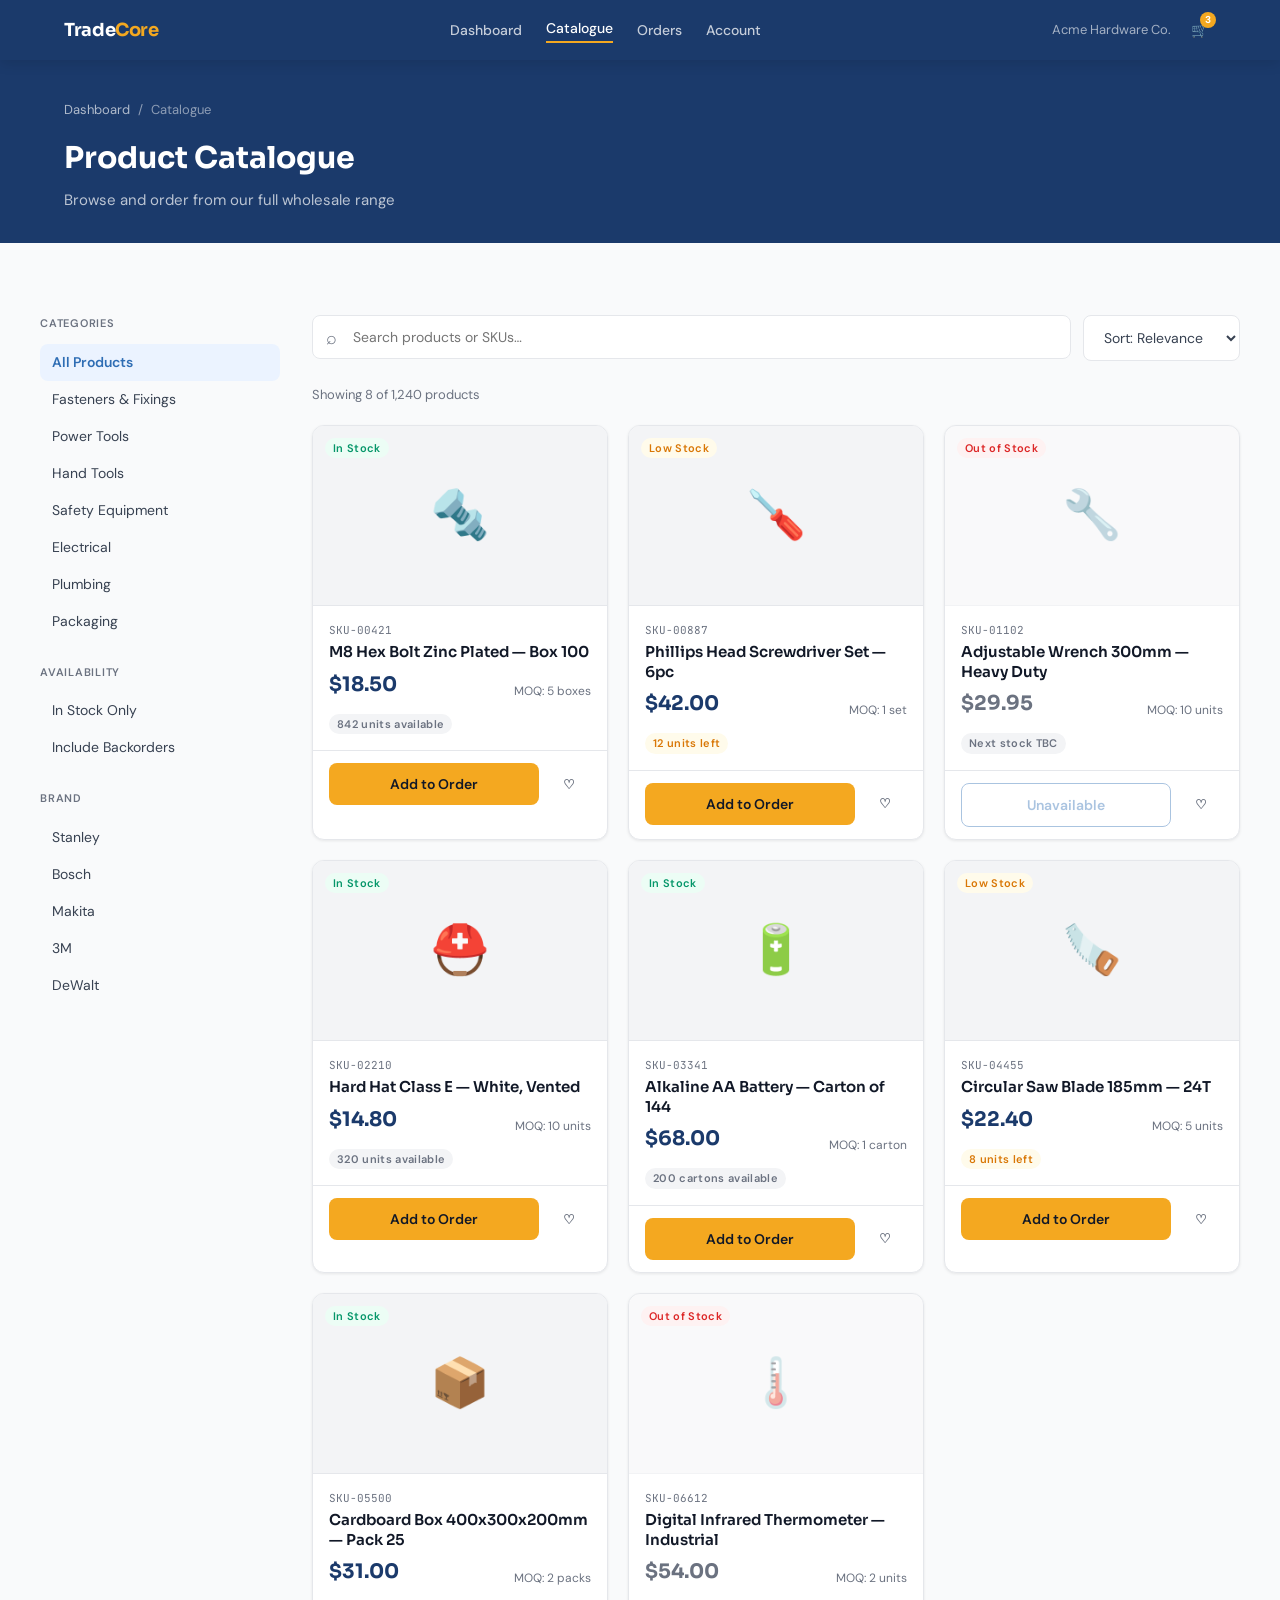
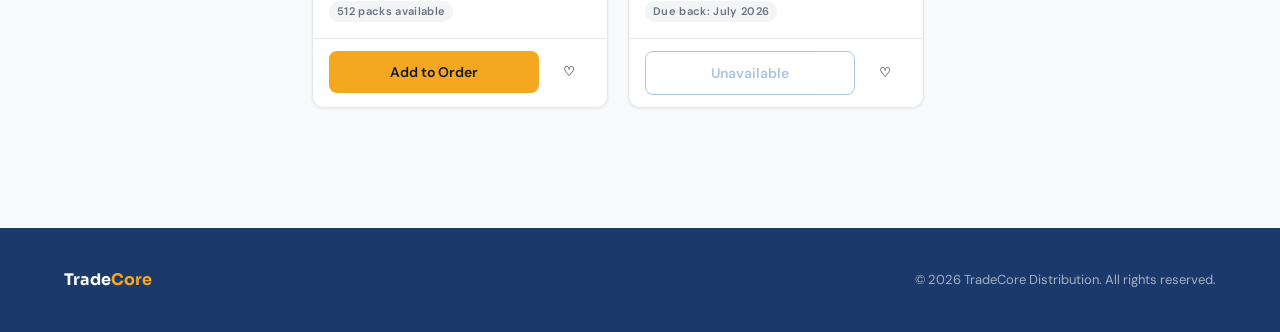
==== pages/catalogue.html @ ecd73759 "Initial commit" ====
<!DOCTYPE html>
<html lang="en">
<head>
  <meta charset="UTF-8">
  <meta name="viewport" content="width=device-width, initial-scale=1.0">
  <title>Catalogue — TradeCore</title>
  <link rel="stylesheet" href="../css/styles.css">
</head>
<body>

<nav class="nav">
  <div class="nav-inner">
    <div class="nav-logo"><a href="index.html" style="color:inherit">Trade<span>Core</span></a></div>
    <div class="nav-links">
      <a href="index.html">Dashboard</a>
      <a href="catalogue.html" class="active">Catalogue</a>
      <a href="orders.html">Orders</a>
      <a href="account.html">Account</a>
    </div>
    <div class="nav-actions">
      <span style="font-size:13px;color:rgba(255,255,255,0.6)">Acme Hardware Co.</span>
      <div class="nav-cart">🛒<span class="nav-cart-badge">3</span></div>
    </div>
  </div>
</nav>

<div class="page-header">
  <div class="page-header-inner">
    <div class="page-header-breadcrumb">
      <a href="index.html">Dashboard</a> / <span>Catalogue</span>
    </div>
    <h1>Product Catalogue</h1>
    <p>Browse and order from our full wholesale range</p>
  </div>
</div>

<div class="container page-content">
  <div class="layout-sidebar">

    <!-- SIDEBAR -->
    <aside class="sidebar">
      <div class="sidebar-section">
        <div class="sidebar-label">CATEGORIES</div>
        <a class="sidebar-link active">All Products</a>
        <a class="sidebar-link">Fasteners & Fixings</a>
        <a class="sidebar-link">Power Tools</a>
        <a class="sidebar-link">Hand Tools</a>
        <a class="sidebar-link">Safety Equipment</a>
        <a class="sidebar-link">Electrical</a>
        <a class="sidebar-link">Plumbing</a>
        <a class="sidebar-link">Packaging</a>
      </div>
      <div class="sidebar-section">
        <div class="sidebar-label">AVAILABILITY</div>
        <a class="sidebar-link">In Stock Only</a>
        <a class="sidebar-link">Include Backorders</a>
      </div>
      <div class="sidebar-section">
        <div class="sidebar-label">BRAND</div>
        <a class="sidebar-link">Stanley</a>
        <a class="sidebar-link">Bosch</a>
        <a class="sidebar-link">Makita</a>
        <a class="sidebar-link">3M</a>
        <a class="sidebar-link">DeWalt</a>
      </div>
    </aside>

    <!-- MAIN -->
    <main>
      <div class="search-bar">
        <div class="search-input-wrap">
          <input type="text" placeholder="Search products or SKUs…">
        </div>
        <select>
          <option>Sort: Relevance</option>
          <option>Price: Low–High</option>
          <option>Price: High–Low</option>
          <option>Newest</option>
        </select>
      </div>

      <p style="font-size:13px;color:var(--color-text-muted);margin-bottom:20px">Showing 8 of 1,240 products</p>

      <div class="product-grid">

        <!-- Product 1 — In Stock -->
        <div class="card product-card">
          <div class="product-card-image">🔩</div>
          <div class="product-card-labels">
            <span class="label label-success">In Stock</span>
          </div>
          <div class="product-card-body">
            <div class="product-card-sku">SKU-00421</div>
            <div class="product-card-name">M8 Hex Bolt Zinc Plated — Box 100</div>
            <div class="product-card-meta">
              <div class="product-card-price">$18.50</div>
              <div class="product-card-moq">MOQ: 5 boxes</div>
            </div>
            <span class="label label-neutral">842 units available</span>
          </div>
          <div class="product-card-footer">
            <button class="btn btn-primary" style="flex:1">Add to Order</button>
            <button class="btn btn-ghost btn-sm">♡</button>
          </div>
        </div>

        <!-- Product 2 — Low Stock -->
        <div class="card product-card">
          <div class="product-card-image">🪛</div>
          <div class="product-card-labels">
            <span class="label label-warning">Low Stock</span>
          </div>
          <div class="product-card-body">
            <div class="product-card-sku">SKU-00887</div>
            <div class="product-card-name">Phillips Head Screwdriver Set — 6pc</div>
            <div class="product-card-meta">
              <div class="product-card-price">$42.00</div>
              <div class="product-card-moq">MOQ: 1 set</div>
            </div>
            <span class="label label-warning">12 units left</span>
          </div>
          <div class="product-card-footer">
            <button class="btn btn-primary" style="flex:1">Add to Order</button>
            <button class="btn btn-ghost btn-sm">♡</button>
          </div>
        </div>

        <!-- Product 3 — Out of Stock -->
        <div class="card product-card">
          <div class="product-card-image" style="opacity:0.5">🔧</div>
          <div class="product-card-labels">
            <span class="label label-danger">Out of Stock</span>
          </div>
          <div class="product-card-body">
            <div class="product-card-sku">SKU-01102</div>
            <div class="product-card-name">Adjustable Wrench 300mm — Heavy Duty</div>
            <div class="product-card-meta">
              <div class="product-card-price" style="color:var(--color-text-muted)">$29.95</div>
              <div class="product-card-moq">MOQ: 10 units</div>
            </div>
            <span class="label label-neutral">Next stock TBC</span>
          </div>
          <div class="product-card-footer">
            <button class="btn btn-secondary" style="flex:1" disabled>Unavailable</button>
            <button class="btn btn-ghost btn-sm">♡</button>
          </div>
        </div>

        <!-- Product 4 — In Stock -->
        <div class="card product-card">
          <div class="product-card-image">⛑️</div>
          <div class="product-card-labels">
            <span class="label label-success">In Stock</span>
          </div>
          <div class="product-card-body">
            <div class="product-card-sku">SKU-02210</div>
            <div class="product-card-name">Hard Hat Class E — White, Vented</div>
            <div class="product-card-meta">
              <div class="product-card-price">$14.80</div>
              <div class="product-card-moq">MOQ: 10 units</div>
            </div>
            <span class="label label-neutral">320 units available</span>
          </div>
          <div class="product-card-footer">
            <button class="btn btn-primary" style="flex:1">Add to Order</button>
            <button class="btn btn-ghost btn-sm">♡</button>
          </div>
        </div>

        <!-- Product 5 — In Stock -->
        <div class="card product-card">
          <div class="product-card-image">🔋</div>
          <div class="product-card-labels">
            <span class="label label-success">In Stock</span>
          </div>
          <div class="product-card-body">
            <div class="product-card-sku">SKU-03341</div>
            <div class="product-card-name">Alkaline AA Battery — Carton of 144</div>
            <div class="product-card-meta">
              <div class="product-card-price">$68.00</div>
              <div class="product-card-moq">MOQ: 1 carton</div>
            </div>
            <span class="label label-neutral">200 cartons available</span>
          </div>
          <div class="product-card-footer">
            <button class="btn btn-primary" style="flex:1">Add to Order</button>
            <button class="btn btn-ghost btn-sm">♡</button>
          </div>
        </div>

        <!-- Product 6 — Low Stock -->
        <div class="card product-card">
          <div class="product-card-image">🪚</div>
          <div class="product-card-labels">
            <span class="label label-warning">Low Stock</span>
          </div>
          <div class="product-card-body">
            <div class="product-card-sku">SKU-04455</div>
            <div class="product-card-name">Circular Saw Blade 185mm — 24T</div>
            <div class="product-card-meta">
              <div class="product-card-price">$22.40</div>
              <div class="product-card-moq">MOQ: 5 units</div>
            </div>
            <span class="label label-warning">8 units left</span>
          </div>
          <div class="product-card-footer">
            <button class="btn btn-primary" style="flex:1">Add to Order</button>
            <button class="btn btn-ghost btn-sm">♡</button>
          </div>
        </div>

        <!-- Product 7 — In Stock -->
        <div class="card product-card">
          <div class="product-card-image">📦</div>
          <div class="product-card-labels">
            <span class="label label-success">In Stock</span>
          </div>
          <div class="product-card-body">
            <div class="product-card-sku">SKU-05500</div>
            <div class="product-card-name">Cardboard Box 400x300x200mm — Pack 25</div>
            <div class="product-card-meta">
              <div class="product-card-price">$31.00</div>
              <div class="product-card-moq">MOQ: 2 packs</div>
            </div>
            <span class="label label-neutral">512 packs available</span>
          </div>
          <div class="product-card-footer">
            <button class="btn btn-primary" style="flex:1">Add to Order</button>
            <button class="btn btn-ghost btn-sm">♡</button>
          </div>
        </div>

        <!-- Product 8 — Out of Stock -->
        <div class="card product-card">
          <div class="product-card-image" style="opacity:0.5">🌡️</div>
          <div class="product-card-labels">
            <span class="label label-danger">Out of Stock</span>
          </div>
          <div class="product-card-body">
            <div class="product-card-sku">SKU-06612</div>
            <div class="product-card-name">Digital Infrared Thermometer — Industrial</div>
            <div class="product-card-meta">
              <div class="product-card-price" style="color:var(--color-text-muted)">$54.00</div>
              <div class="product-card-moq">MOQ: 2 units</div>
            </div>
            <span class="label label-neutral">Due back: July 2026</span>
          </div>
          <div class="product-card-footer">
            <button class="btn btn-secondary" style="flex:1" disabled>Unavailable</button>
            <button class="btn btn-ghost btn-sm">♡</button>
          </div>
        </div>

      </div>
    </main>
  </div>
</div>

<footer class="footer">
  <div class="footer-inner">
    <div class="footer-logo">Trade<span>Core</span></div>
    <div>© 2026 TradeCore Distribution. All rights reserved.</div>
  </div>
</footer>

</body>
</html>
---- css/styles.css ----
@import url('https://fonts.googleapis.com/css2?family=Sora:wght@400;500;600;700&family=DM+Sans:wght@400;500;600&family=JetBrains+Mono:wght@400;500&display=swap');

/* ─── TOKENS → CSS VARIABLES ─────────────────────────────── */
:root {
  /* Brand */
  --color-primary:        #1B3A6B;
  --color-secondary:      #2E6DB4;
  --color-accent:         #F4A820;

  /* Text */
  --color-text-primary:   #111827;
  --color-text-secondary: #374151;
  --color-text-muted:     #6B7280;
  --color-text-inverse:   #FFFFFF;

  /* Surfaces */
  --color-page:           #F9FAFB;
  --color-card:           #FFFFFF;
  --color-subtle:         #F3F4F6;
  --color-nav:            #1B3A6B;

  /* Borders */
  --color-border:         #E5E7EB;
  --color-border-strong:  #D1D5DB;

  /* Status */
  --color-success:        #059669;
  --color-warning:        #D97706;
  --color-danger:         #DC2626;
  --color-info:           #2E6DB4;
  --color-success-bg:     #ECFDF5;
  --color-warning-bg:     #FFFBEB;
  --color-danger-bg:      #FEF2F2;

  /* Typography */
  --font-display:         'Sora', sans-serif;
  --font-body:            'DM Sans', sans-serif;
  --font-mono:            'JetBrains Mono', monospace;

  /* Spacing */
  --space-1:  4px;  --space-2:  8px;  --space-3:  12px;
  --space-4:  16px; --space-5:  20px; --space-6:  24px;
  --space-8:  32px; --space-10: 40px; --space-12: 48px;
  --space-16: 64px; --space-20: 80px;

  /* Radius */
  --radius-sm:   4px;
  --radius-md:   8px;
  --radius-lg:   12px;
  --radius-xl:   16px;
  --radius-pill: 9999px;

  /* Shadows */
  --shadow-sm:   0 1px 3px rgba(0,0,0,0.08);
  --shadow-md:   0 4px 12px rgba(0,0,0,0.10);
  --shadow-lg:   0 8px 24px rgba(0,0,0,0.12);
}

/* ─── RESET ───────────────────────────────────────────────── */
*, *::before, *::after { box-sizing: border-box; margin: 0; padding: 0; }
html { font-size: 16px; }
body {
  font-family: var(--font-body);
  font-size: 15px;
  color: var(--color-text-primary);
  background: var(--color-page);
  line-height: 1.5;
  -webkit-font-smoothing: antialiased;
}
a { color: inherit; text-decoration: none; }
img { display: block; max-width: 100%; }
ul { list-style: none; }

/* ─── LAYOUT ──────────────────────────────────────────────── */
.container { max-width: 1200px; margin: 0 auto; padding: 0 var(--space-6); }
.page-content { padding: var(--space-10) 0; }

/* ─── NAV ─────────────────────────────────────────────────── */
.nav {
  background: var(--color-nav);
  position: sticky; top: 0; z-index: 100;
  box-shadow: var(--shadow-md);
}
.nav-inner {
  display: flex; align-items: center;
  justify-content: space-between;
  height: 60px;
  padding: 0 var(--space-6);
  max-width: 1200px; margin: 0 auto;
}
.nav-logo {
  font-family: var(--font-display);
  font-size: 18px; font-weight: 700;
  color: var(--color-text-inverse);
  letter-spacing: -0.02em;
}
.nav-logo span { color: var(--color-accent); }
.nav-links { display: flex; gap: var(--space-6); align-items: center; }
.nav-links a {
  color: rgba(255,255,255,0.75);
  font-size: 14px; font-weight: 500;
  transition: color 0.15s;
}
.nav-links a:hover, .nav-links a.active { color: #fff; }
.nav-links a.active {
  border-bottom: 2px solid var(--color-accent);
  padding-bottom: 2px;
}
.nav-actions { display: flex; gap: var(--space-3); align-items: center; }
.nav-cart {
  position: relative;
  color: rgba(255,255,255,0.8);
  font-size: 14px;
  cursor: pointer;
  padding: var(--space-2);
}
.nav-cart-badge {
  position: absolute; top: 0; right: 0;
  background: var(--color-accent);
  color: #fff; font-size: 10px; font-weight: 700;
  width: 16px; height: 16px; border-radius: var(--radius-pill);
  display: flex; align-items: center; justify-content: center;
}

/* ─── BUTTONS ─────────────────────────────────────────────── */
.btn {
  display: inline-flex; align-items: center; justify-content: center;
  gap: var(--space-2);
  font-family: var(--font-body);
  font-size: 14px; font-weight: 600;
  border-radius: var(--radius-md);
  border: none; cursor: pointer;
  transition: all 0.15s;
  padding: var(--space-3) var(--space-5);
  white-space: nowrap;
}
.btn-primary {
  background: var(--color-accent);
  color: var(--color-text-primary);
}
.btn-primary:hover { background: #e0981a; transform: translateY(-1px); box-shadow: var(--shadow-md); }
.btn-secondary {
  background: transparent;
  color: var(--color-secondary);
  border: 1.5px solid var(--color-secondary);
}
.btn-secondary:hover { background: #EBF3FF; }
.btn-ghost {
  background: transparent;
  color: var(--color-text-muted);
}
.btn-ghost:hover { background: var(--color-subtle); color: var(--color-text-primary); }
.btn-sm { padding: var(--space-2) var(--space-4); font-size: 13px; }
.btn-lg { padding: var(--space-4) var(--space-8); font-size: 15px; }
.btn:disabled { opacity: 0.4; cursor: not-allowed; transform: none; }

/* ─── LABELS / BADGES ─────────────────────────────────────── */
.label {
  display: inline-flex; align-items: center; gap: 4px;
  font-size: 11px; font-weight: 600;
  padding: 2px 8px;
  border-radius: var(--radius-pill);
  letter-spacing: 0.03em;
  white-space: nowrap;
}
.label-success  { background: var(--color-success-bg); color: var(--color-success); }
.label-warning  { background: var(--color-warning-bg); color: var(--color-warning); }
.label-danger   { background: var(--color-danger-bg);  color: var(--color-danger); }
.label-info     { background: #EBF3FF; color: var(--color-info); }
.label-neutral  { background: var(--color-subtle); color: var(--color-text-muted); }

/* ─── CARDS ───────────────────────────────────────────────── */
.card {
  background: var(--color-card);
  border: 1px solid var(--color-border);
  border-radius: var(--radius-lg);
  box-shadow: var(--shadow-sm);
  overflow: hidden;
  transition: box-shadow 0.15s, transform 0.15s;
}
.card:hover { box-shadow: var(--shadow-md); transform: translateY(-2px); }
.card-body { padding: var(--space-5); }
.card-footer {
  padding: var(--space-4) var(--space-5);
  border-top: 1px solid var(--color-border);
  background: var(--color-subtle);
}

/* ─── PRODUCT CARD ────────────────────────────────────────── */
.product-grid {
  display: grid;
  grid-template-columns: repeat(auto-fill, minmax(260px, 1fr));
  gap: var(--space-5);
}
.product-card { position: relative; }
.product-card-image {
  background: var(--color-subtle);
  height: 180px;
  display: flex; align-items: center; justify-content: center;
  font-size: 48px;
  border-bottom: 1px solid var(--color-border);
}
.product-card-labels {
  position: absolute; top: var(--space-3); left: var(--space-3);
  display: flex; flex-direction: column; gap: var(--space-1);
}
.product-card-body { padding: var(--space-4); }
.product-card-sku {
  font-family: var(--font-mono);
  font-size: 11px; color: var(--color-text-muted);
  margin-bottom: var(--space-1);
}
.product-card-name {
  font-family: var(--font-display);
  font-size: 15px; font-weight: 600;
  color: var(--color-text-primary);
  margin-bottom: var(--space-2);
  line-height: 1.3;
}
.product-card-meta {
  display: flex; justify-content: space-between;
  align-items: flex-end;
  margin-bottom: var(--space-3);
}
.product-card-price {
  font-family: var(--font-display);
  font-size: 20px; font-weight: 700;
  color: var(--color-primary);
}
.product-card-moq {
  font-size: 12px; color: var(--color-text-muted);
}
.product-card-footer {
  padding: var(--space-3) var(--space-4);
  border-top: 1px solid var(--color-border);
  display: flex; gap: var(--space-2);
}

/* ─── TABLE ───────────────────────────────────────────────── */
.table-wrap { overflow-x: auto; }
table {
  width: 100%; border-collapse: collapse;
  font-size: 14px;
}
th {
  text-align: left; font-size: 11px; font-weight: 600;
  color: var(--color-text-muted); letter-spacing: 0.06em;
  padding: var(--space-3) var(--space-4);
  border-bottom: 2px solid var(--color-border);
  white-space: nowrap;
}
td {
  padding: var(--space-4);
  border-bottom: 1px solid var(--color-border);
  color: var(--color-text-secondary);
  vertical-align: middle;
}
tr:last-child td { border-bottom: none; }
tr:hover td { background: var(--color-subtle); }
.td-sku { font-family: var(--font-mono); font-size: 12px; color: var(--color-text-muted); }

/* ─── PAGE HEADER ─────────────────────────────────────────── */
.page-header {
  background: var(--color-primary);
  padding: var(--space-10) 0 var(--space-8);
  margin-bottom: var(--space-8);
}
.page-header-inner { max-width: 1200px; margin: 0 auto; padding: 0 var(--space-6); }
.page-header h1 {
  font-family: var(--font-display);
  font-size: 30px; font-weight: 700;
  color: #fff; margin-bottom: var(--space-2);
}
.page-header p { color: rgba(255,255,255,0.7); font-size: 15px; }
.page-header-breadcrumb {
  display: flex; gap: var(--space-2); align-items: center;
  font-size: 13px; color: rgba(255,255,255,0.5);
  margin-bottom: var(--space-4);
}
.page-header-breadcrumb a { color: rgba(255,255,255,0.65); }
.page-header-breadcrumb a:hover { color: #fff; }

/* ─── SIDEBAR LAYOUT ──────────────────────────────────────── */
.layout-sidebar {
  display: grid;
  grid-template-columns: 240px 1fr;
  gap: var(--space-8);
  align-items: start;
}
.sidebar { position: sticky; top: 80px; }
.sidebar-section { margin-bottom: var(--space-6); }
.sidebar-label {
  font-size: 11px; font-weight: 600;
  color: var(--color-text-muted);
  letter-spacing: 0.07em;
  margin-bottom: var(--space-3);
}
.sidebar-link {
  display: block;
  font-size: 14px; color: var(--color-text-secondary);
  padding: var(--space-2) var(--space-3);
  border-radius: var(--radius-md);
  transition: all 0.1s;
  cursor: pointer;
}
.sidebar-link:hover { background: var(--color-subtle); color: var(--color-text-primary); }
.sidebar-link.active {
  background: #EBF3FF;
  color: var(--color-secondary);
  font-weight: 600;
}

/* ─── SEARCH BAR ──────────────────────────────────────────── */
.search-bar {
  display: flex; gap: var(--space-3);
  margin-bottom: var(--space-6);
}
.search-input-wrap { position: relative; flex: 1; }
.search-input-wrap input {
  width: 100%;
  padding: var(--space-3) var(--space-4) var(--space-3) 40px;
  border: 1.5px solid var(--color-border);
  border-radius: var(--radius-md);
  font-family: var(--font-body);
  font-size: 14px; color: var(--color-text-primary);
  background: var(--color-card);
  transition: border-color 0.15s;
  outline: none;
}
.search-input-wrap input:focus { border-color: var(--color-secondary); }
.search-input-wrap::before {
  content: '⌕';
  position: absolute; left: 14px; top: 50%;
  transform: translateY(-50%);
  color: var(--color-text-muted); font-size: 18px;
  pointer-events: none;
}
select {
  padding: var(--space-3) var(--space-4);
  border: 1.5px solid var(--color-border);
  border-radius: var(--radius-md);
  font-family: var(--font-body); font-size: 14px;
  color: var(--color-text-secondary);
  background: var(--color-card); cursor: pointer;
  outline: none;
}

/* ─── STATS ROW ───────────────────────────────────────────── */
.stats-row {
  display: grid; grid-template-columns: repeat(4, 1fr);
  gap: var(--space-4); margin-bottom: var(--space-8);
}
.stat-card {
  background: var(--color-card);
  border: 1px solid var(--color-border);
  border-radius: var(--radius-lg);
  padding: var(--space-5);
  box-shadow: var(--shadow-sm);
}
.stat-label {
  font-size: 11px; font-weight: 600;
  color: var(--color-text-muted); letter-spacing: 0.06em;
  margin-bottom: var(--space-2);
}
.stat-value {
  font-family: var(--font-display);
  font-size: 28px; font-weight: 700;
  color: var(--color-primary);
  line-height: 1;
  margin-bottom: var(--space-1);
}
.stat-sub { font-size: 12px; color: var(--color-text-muted); }

/* ─── EMPTY STATE ─────────────────────────────────────────── */
.empty-state {
  text-align: center;
  padding: var(--space-16) var(--space-6);
  color: var(--color-text-muted);
}
.empty-state-icon { font-size: 48px; margin-bottom: var(--space-4); }
.empty-state h3 {
  font-family: var(--font-display);
  font-size: 18px; font-weight: 600;
  color: var(--color-text-secondary);
  margin-bottom: var(--space-2);
}
.empty-state p { font-size: 14px; max-width: 360px; margin: 0 auto var(--space-5); }

/* ─── FOOTER ──────────────────────────────────────────────── */
.footer {
  background: var(--color-primary);
  color: rgba(255,255,255,0.6);
  padding: var(--space-10) 0;
  margin-top: var(--space-20);
  font-size: 13px;
}
.footer-inner {
  max-width: 1200px; margin: 0 auto;
  padding: 0 var(--space-6);
  display: flex; justify-content: space-between; align-items: center;
}
.footer-logo {
  font-family: var(--font-display);
  font-size: 16px; font-weight: 700;
  color: #fff;
}
.footer-logo span { color: var(--color-accent); }

/* ─── RESPONSIVE — TABLET (≤1024px) ──────────────────────── */
@media (max-width: 1024px) {
  .stats-row {
    grid-template-columns: repeat(2, 1fr);
  }

  .layout-sidebar {
    grid-template-columns: 200px 1fr;
    gap: var(--space-6);
  }

  .product-grid {
    grid-template-columns: repeat(auto-fill, minmax(220px, 1fr));
  }
}

/* ─── RESPONSIVE — MOBILE (≤640px) ───────────────────────── */
@media (max-width: 640px) {
  .container { padding: 0 var(--space-4); }
  .page-content { padding: var(--space-6) 0; }

  /* Nav */
  .nav-inner { padding: 0 var(--space-4); }
  .nav-links { gap: var(--space-4); }
  .nav-links a { font-size: 13px; }

  /* Page header */
  .page-header { padding: var(--space-6) 0 var(--space-5); margin-bottom: var(--space-6); }
  .page-header h1 { font-size: 22px; }

  /* Stats */
  .stats-row { grid-template-columns: repeat(2, 1fr); gap: var(--space-3); }
  .stat-value { font-size: 22px; }

  /* Sidebar layout — stack vertically */
  .layout-sidebar {
    grid-template-columns: 1fr;
    gap: var(--space-5);
  }
  .sidebar { position: static; }

  /* Product grid — single column */
  .product-grid { grid-template-columns: 1fr; }

  /* Dashboard two-column grid */
  .dashboard-grid-2col,
  [style*="grid-template-columns:1fr 1fr"] {
    display: flex !important;
    flex-direction: column;
    gap: var(--space-4);
  }

  /* Table — horizontal scroll on mobile */
  .table-wrap { -webkit-overflow-scrolling: touch; }
  .table-wrap table { min-width: 540px; }

  /* Footer */
  .footer-inner { flex-direction: column; gap: var(--space-3); text-align: center; }
}

/* ─── UTILITIES ───────────────────────────────────────────── */
.text-muted    { color: var(--color-text-muted); }
.text-primary  { color: var(--color-primary); }
.text-mono     { font-family: var(--font-mono); }
.font-display  { font-family: var(--font-display); }
.fw-600        { font-weight: 600; }
.mb-2          { margin-bottom: var(--space-2); }
.mb-4          { margin-bottom: var(--space-4); }
.mb-6          { margin-bottom: var(--space-6); }
.mb-8          { margin-bottom: var(--space-8); }
.flex          { display: flex; }
.items-center  { align-items: center; }
.gap-2         { gap: var(--space-2); }
.gap-3         { gap: var(--space-3); }
.gap-4         { gap: var(--space-4); }
.section-title {
  font-family: var(--font-display);
  font-size: 22px; font-weight: 700;
  color: var(--color-text-primary);
  margin-bottom: var(--space-5);
}
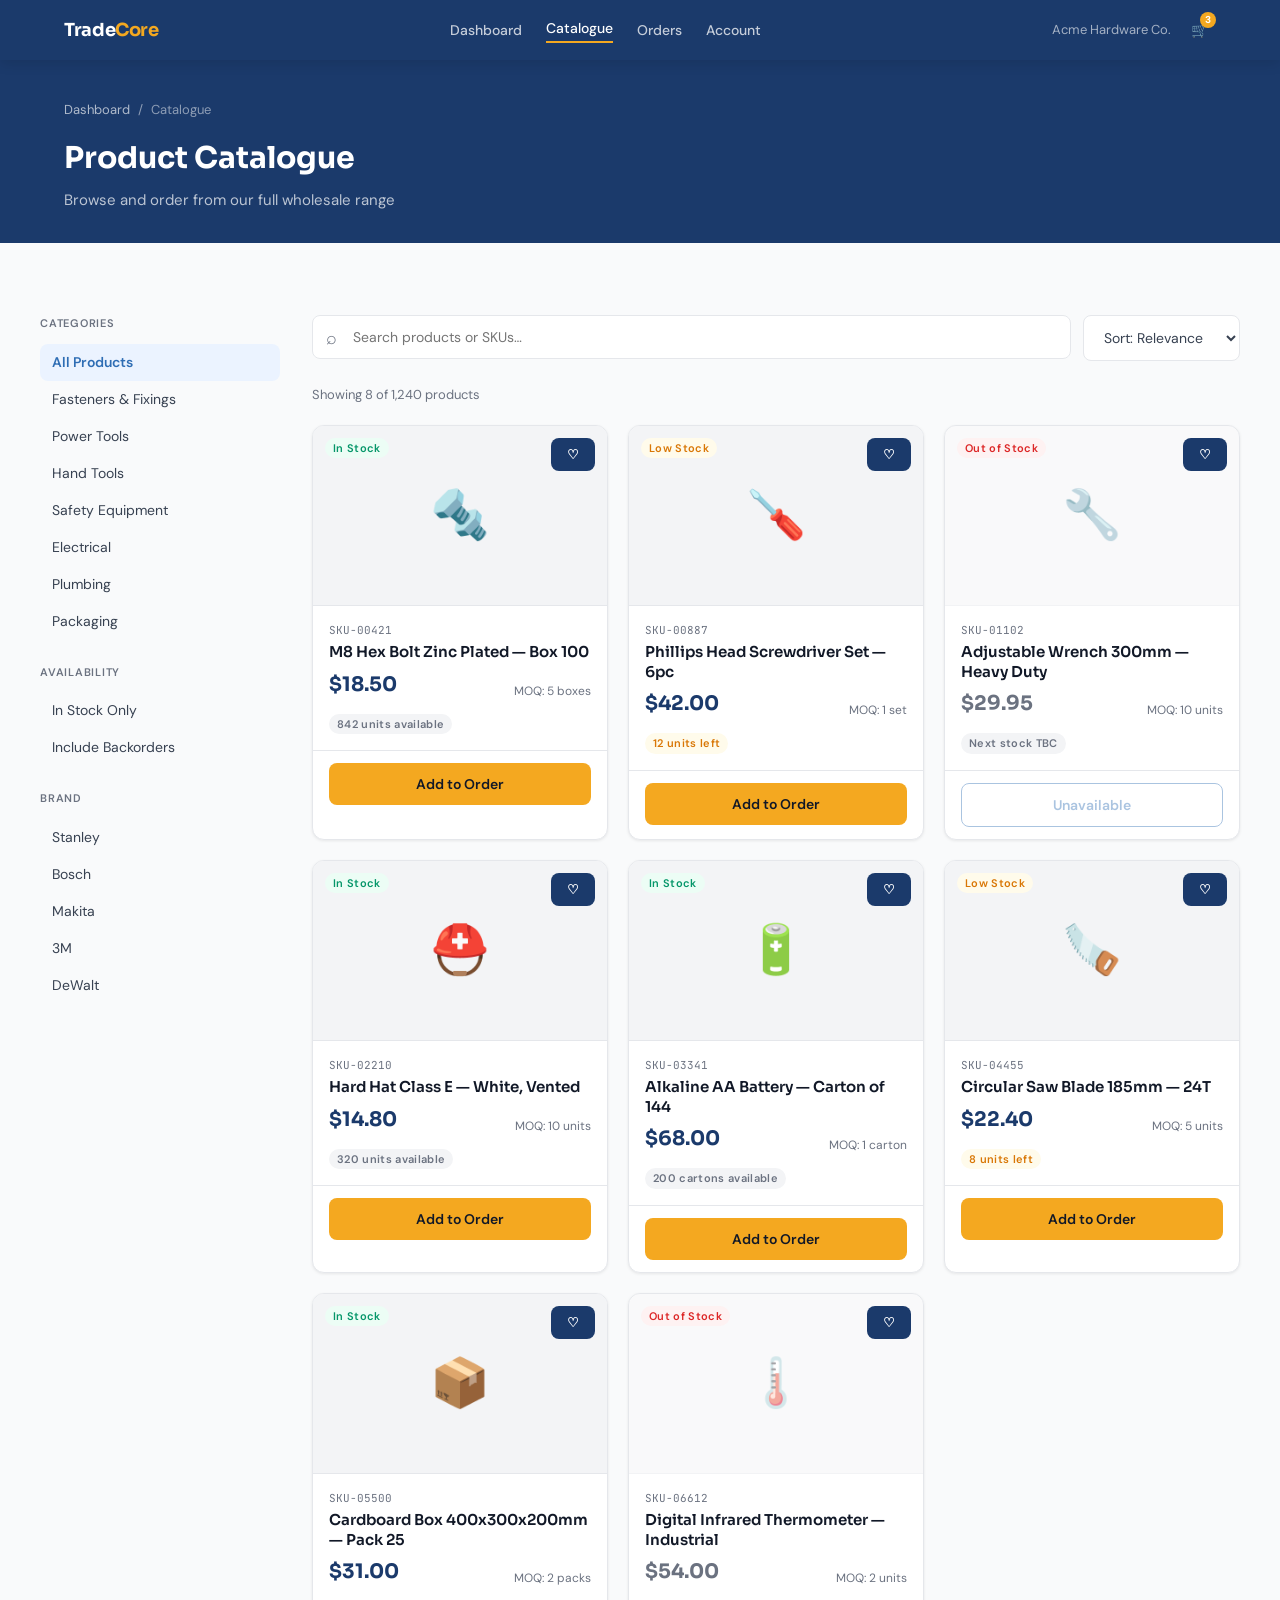
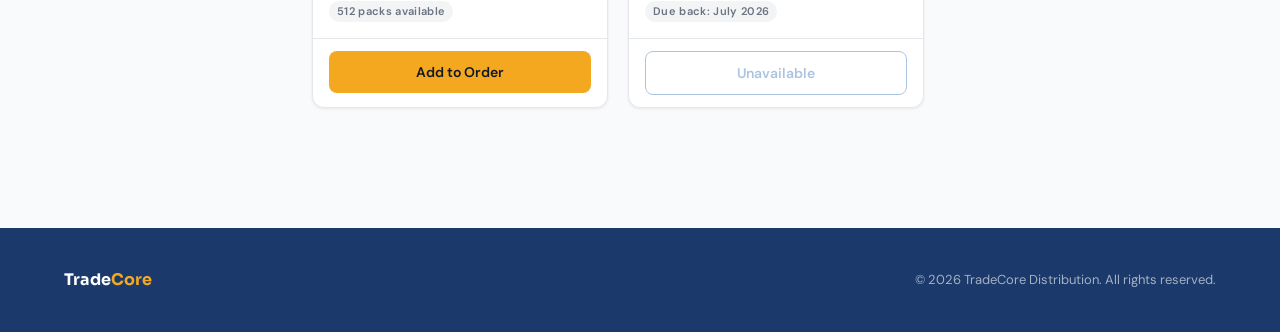
==== commit 4d7ce0cc: "Product Card - Favorite Button Change" ====
--- a/pages/catalogue.html
+++ b/pages/catalogue.html
@@ -89,6 +89,7 @@
           <div class="product-card-labels">
             <span class="label label-success">In Stock</span>
           </div>
+          <button class="btn btn-fav btn-sm">♡</button>
           <div class="product-card-body">
             <div class="product-card-sku">SKU-00421</div>
             <div class="product-card-name">M8 Hex Bolt Zinc Plated — Box 100</div>
@@ -100,7 +101,6 @@
           </div>
           <div class="product-card-footer">
             <button class="btn btn-primary" style="flex:1">Add to Order</button>
-            <button class="btn btn-ghost btn-sm">♡</button>
           </div>
         </div>
 
@@ -110,6 +110,7 @@
           <div class="product-card-labels">
             <span class="label label-warning">Low Stock</span>
           </div>
+          <button class="btn btn-fav btn-sm">♡</button>
           <div class="product-card-body">
             <div class="product-card-sku">SKU-00887</div>
             <div class="product-card-name">Phillips Head Screwdriver Set — 6pc</div>
@@ -121,7 +122,6 @@
           </div>
           <div class="product-card-footer">
             <button class="btn btn-primary" style="flex:1">Add to Order</button>
-            <button class="btn btn-ghost btn-sm">♡</button>
           </div>
         </div>
 
@@ -131,6 +131,7 @@
           <div class="product-card-labels">
             <span class="label label-danger">Out of Stock</span>
           </div>
+          <button class="btn btn-fav btn-sm">♡</button>
           <div class="product-card-body">
             <div class="product-card-sku">SKU-01102</div>
             <div class="product-card-name">Adjustable Wrench 300mm — Heavy Duty</div>
@@ -142,7 +143,6 @@
           </div>
           <div class="product-card-footer">
             <button class="btn btn-secondary" style="flex:1" disabled>Unavailable</button>
-            <button class="btn btn-ghost btn-sm">♡</button>
           </div>
         </div>
 
@@ -152,6 +152,7 @@
           <div class="product-card-labels">
             <span class="label label-success">In Stock</span>
           </div>
+          <button class="btn btn-fav btn-sm">♡</button>
           <div class="product-card-body">
             <div class="product-card-sku">SKU-02210</div>
             <div class="product-card-name">Hard Hat Class E — White, Vented</div>
@@ -163,7 +164,6 @@
           </div>
           <div class="product-card-footer">
             <button class="btn btn-primary" style="flex:1">Add to Order</button>
-            <button class="btn btn-ghost btn-sm">♡</button>
           </div>
         </div>
 
@@ -173,6 +173,7 @@
           <div class="product-card-labels">
             <span class="label label-success">In Stock</span>
           </div>
+          <button class="btn btn-fav btn-sm">♡</button>
           <div class="product-card-body">
             <div class="product-card-sku">SKU-03341</div>
             <div class="product-card-name">Alkaline AA Battery — Carton of 144</div>
@@ -184,7 +185,6 @@
           </div>
           <div class="product-card-footer">
             <button class="btn btn-primary" style="flex:1">Add to Order</button>
-            <button class="btn btn-ghost btn-sm">♡</button>
           </div>
         </div>
 
@@ -194,6 +194,7 @@
           <div class="product-card-labels">
             <span class="label label-warning">Low Stock</span>
           </div>
+          <button class="btn btn-fav btn-sm">♡</button>
           <div class="product-card-body">
             <div class="product-card-sku">SKU-04455</div>
             <div class="product-card-name">Circular Saw Blade 185mm — 24T</div>
@@ -205,7 +206,6 @@
           </div>
           <div class="product-card-footer">
             <button class="btn btn-primary" style="flex:1">Add to Order</button>
-            <button class="btn btn-ghost btn-sm">♡</button>
           </div>
         </div>
 
@@ -215,6 +215,7 @@
           <div class="product-card-labels">
             <span class="label label-success">In Stock</span>
           </div>
+          <button class="btn btn-fav btn-sm">♡</button>
           <div class="product-card-body">
             <div class="product-card-sku">SKU-05500</div>
             <div class="product-card-name">Cardboard Box 400x300x200mm — Pack 25</div>
@@ -226,7 +227,6 @@
           </div>
           <div class="product-card-footer">
             <button class="btn btn-primary" style="flex:1">Add to Order</button>
-            <button class="btn btn-ghost btn-sm">♡</button>
           </div>
         </div>
 
@@ -236,6 +236,7 @@
           <div class="product-card-labels">
             <span class="label label-danger">Out of Stock</span>
           </div>
+          <button class="btn btn-fav btn-sm">♡</button>
           <div class="product-card-body">
             <div class="product-card-sku">SKU-06612</div>
             <div class="product-card-name">Digital Infrared Thermometer — Industrial</div>
@@ -247,7 +248,6 @@
           </div>
           <div class="product-card-footer">
             <button class="btn btn-secondary" style="flex:1" disabled>Unavailable</button>
-            <button class="btn btn-ghost btn-sm">♡</button>
           </div>
         </div>
 
--- a/css/styles.css
+++ b/css/styles.css
@@ -150,6 +150,12 @@
   color: var(--color-text-muted);
 }
 .btn-ghost:hover { background: var(--color-subtle); color: var(--color-text-primary); }
+.btn-fav {
+  position: absolute; top: var(--space-3); right: var(--space-3); z-index: 1;
+  background: var(--color-primary);
+  color: #fff;
+}
+.btn-fav:hover { background: #142d54; }
 .btn-sm { padding: var(--space-2) var(--space-4); font-size: 13px; }
 .btn-lg { padding: var(--space-4) var(--space-8); font-size: 15px; }
 .btn:disabled { opacity: 0.4; cursor: not-allowed; transform: none; }
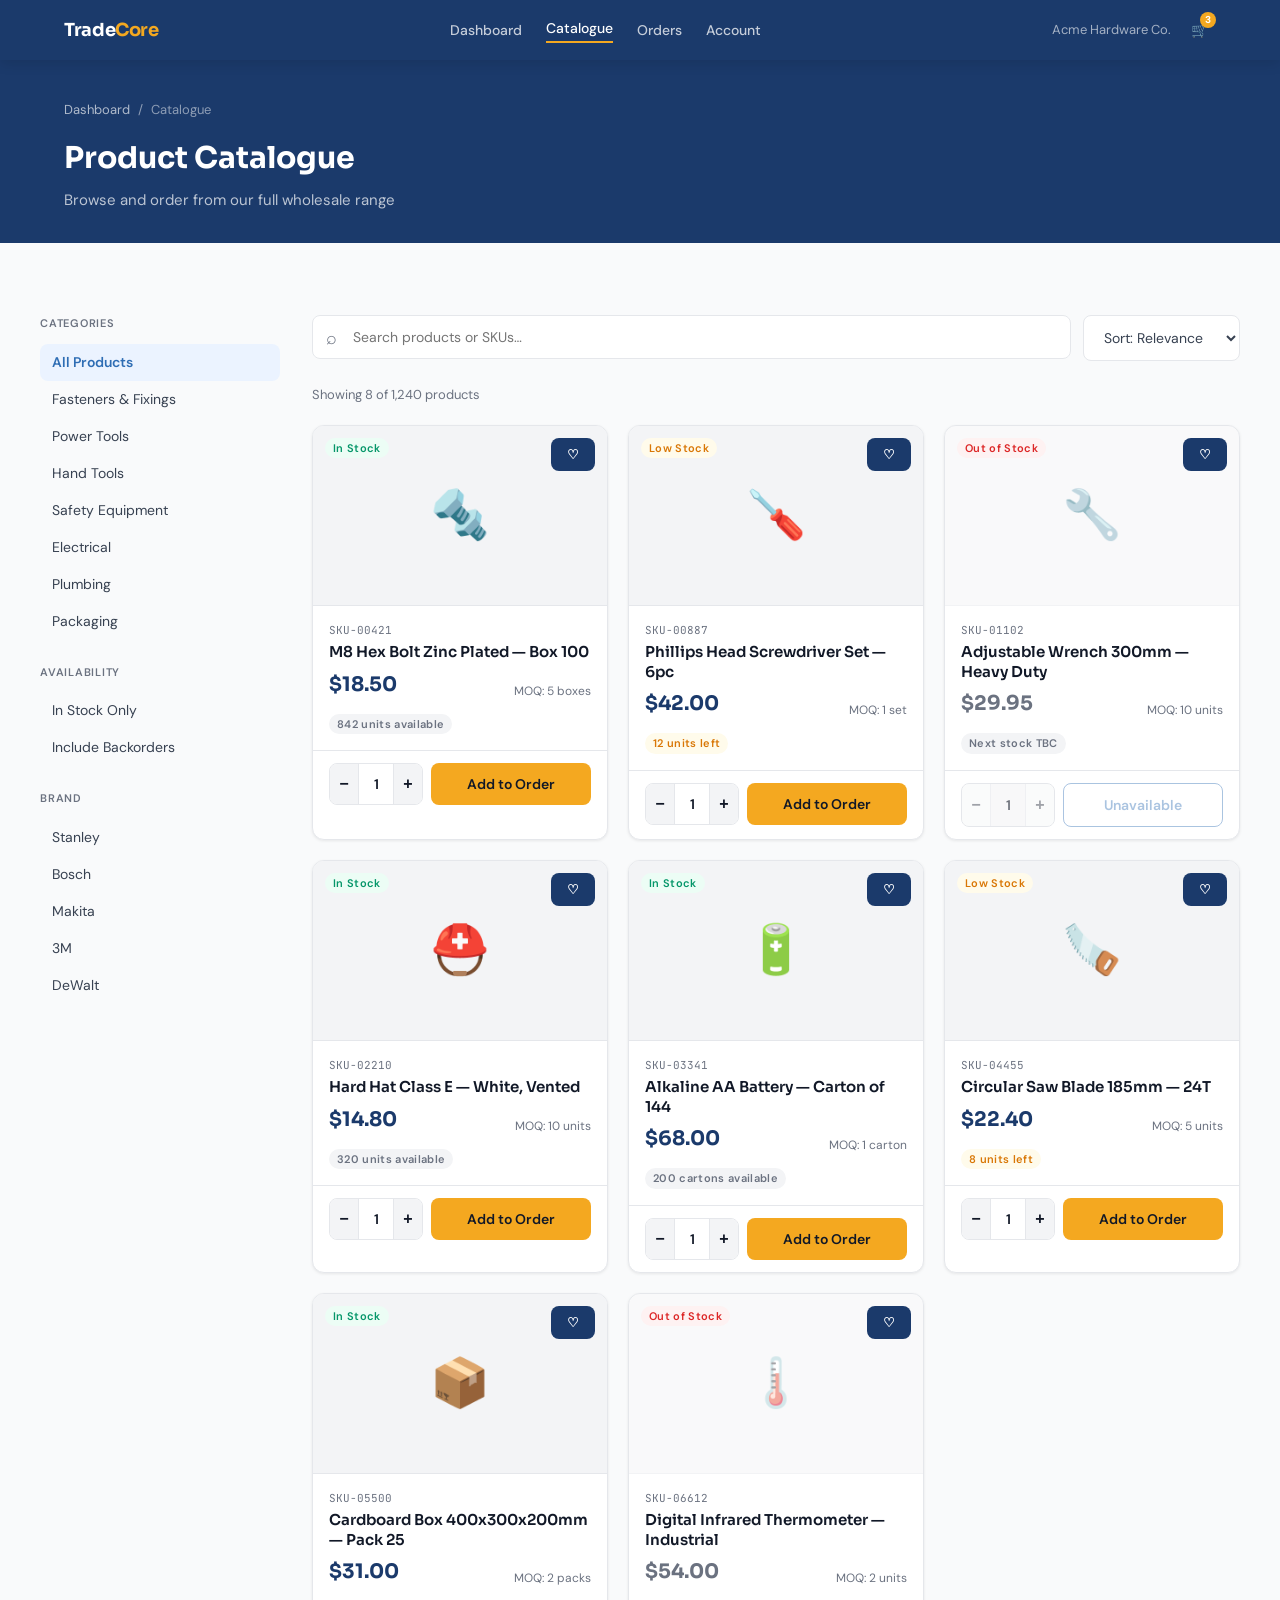
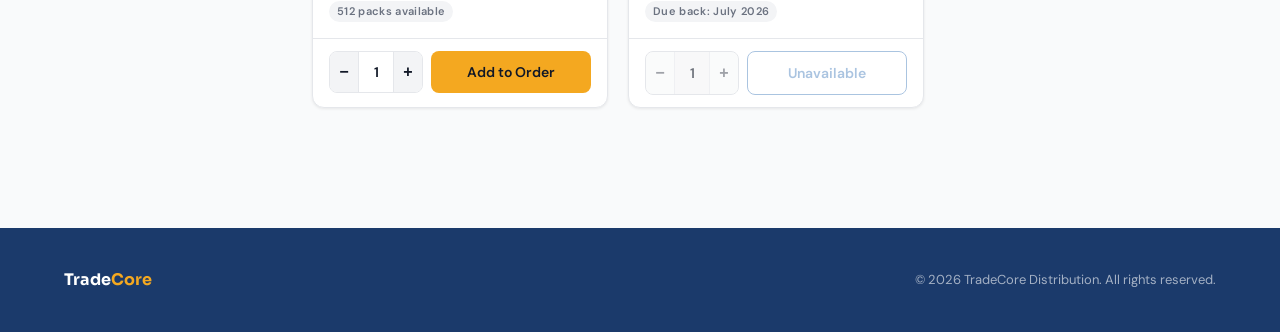
==== commit 0e9b6a67: "Quantity button to product cards" ====
--- a/pages/catalogue.html
+++ b/pages/catalogue.html
@@ -100,6 +100,11 @@
             <span class="label label-neutral">842 units available</span>
           </div>
           <div class="product-card-footer">
+            <div class="qty-stepper">
+              <button type="button" class="qty-stepper__btn" data-action="minus">−</button>
+              <input class="qty-stepper__input" type="number" value="1" min="1" max="999">
+              <button type="button" class="qty-stepper__btn" data-action="plus">+</button>
+            </div>
             <button class="btn btn-primary" style="flex:1">Add to Order</button>
           </div>
         </div>
@@ -121,6 +126,11 @@
             <span class="label label-warning">12 units left</span>
           </div>
           <div class="product-card-footer">
+            <div class="qty-stepper">
+              <button type="button" class="qty-stepper__btn" data-action="minus">−</button>
+              <input class="qty-stepper__input" type="number" value="1" min="1" max="999">
+              <button type="button" class="qty-stepper__btn" data-action="plus">+</button>
+            </div>
             <button class="btn btn-primary" style="flex:1">Add to Order</button>
           </div>
         </div>
@@ -142,6 +152,11 @@
             <span class="label label-neutral">Next stock TBC</span>
           </div>
           <div class="product-card-footer">
+            <div class="qty-stepper">
+              <button type="button" class="qty-stepper__btn" data-action="minus" disabled>−</button>
+              <input class="qty-stepper__input" type="number" value="1" min="1" max="999" disabled>
+              <button type="button" class="qty-stepper__btn" data-action="plus" disabled>+</button>
+            </div>
             <button class="btn btn-secondary" style="flex:1" disabled>Unavailable</button>
           </div>
         </div>
@@ -163,6 +178,11 @@
             <span class="label label-neutral">320 units available</span>
           </div>
           <div class="product-card-footer">
+            <div class="qty-stepper">
+              <button type="button" class="qty-stepper__btn" data-action="minus">−</button>
+              <input class="qty-stepper__input" type="number" value="1" min="1" max="999">
+              <button type="button" class="qty-stepper__btn" data-action="plus">+</button>
+            </div>
             <button class="btn btn-primary" style="flex:1">Add to Order</button>
           </div>
         </div>
@@ -184,6 +204,11 @@
             <span class="label label-neutral">200 cartons available</span>
           </div>
           <div class="product-card-footer">
+            <div class="qty-stepper">
+              <button type="button" class="qty-stepper__btn" data-action="minus">−</button>
+              <input class="qty-stepper__input" type="number" value="1" min="1" max="999">
+              <button type="button" class="qty-stepper__btn" data-action="plus">+</button>
+            </div>
             <button class="btn btn-primary" style="flex:1">Add to Order</button>
           </div>
         </div>
@@ -205,6 +230,11 @@
             <span class="label label-warning">8 units left</span>
           </div>
           <div class="product-card-footer">
+            <div class="qty-stepper">
+              <button type="button" class="qty-stepper__btn" data-action="minus">−</button>
+              <input class="qty-stepper__input" type="number" value="1" min="1" max="999">
+              <button type="button" class="qty-stepper__btn" data-action="plus">+</button>
+            </div>
             <button class="btn btn-primary" style="flex:1">Add to Order</button>
           </div>
         </div>
@@ -226,6 +256,11 @@
             <span class="label label-neutral">512 packs available</span>
           </div>
           <div class="product-card-footer">
+            <div class="qty-stepper">
+              <button type="button" class="qty-stepper__btn" data-action="minus">−</button>
+              <input class="qty-stepper__input" type="number" value="1" min="1" max="999">
+              <button type="button" class="qty-stepper__btn" data-action="plus">+</button>
+            </div>
             <button class="btn btn-primary" style="flex:1">Add to Order</button>
           </div>
         </div>
@@ -247,6 +282,11 @@
             <span class="label label-neutral">Due back: July 2026</span>
           </div>
           <div class="product-card-footer">
+            <div class="qty-stepper">
+              <button type="button" class="qty-stepper__btn" data-action="minus" disabled>−</button>
+              <input class="qty-stepper__input" type="number" value="1" min="1" max="999" disabled>
+              <button type="button" class="qty-stepper__btn" data-action="plus" disabled>+</button>
+            </div>
             <button class="btn btn-secondary" style="flex:1" disabled>Unavailable</button>
           </div>
         </div>
@@ -263,5 +303,6 @@
   </div>
 </footer>
 
+<script src="../js/catalogue.js"></script>
 </body>
 </html>
--- a/css/styles.css
+++ b/css/styles.css
@@ -493,3 +493,41 @@
   color: var(--color-text-primary);
   margin-bottom: var(--space-5);
 }
+
+/* ─── QTY STEPPER ─────────────────────────────────────────── */
+.qty-stepper {
+  display: flex;
+  align-items: stretch;
+  border: 1.5px solid var(--color-border);
+  border-radius: var(--radius-md);
+  overflow: hidden;
+}
+.qty-stepper__btn {
+  background: var(--color-subtle);
+  border: none;
+  padding: 0 var(--space-2);
+  min-width: 28px;
+  cursor: pointer;
+  font-size: 16px;
+  font-weight: 600;
+  color: var(--color-text-primary);
+  transition: background 0.15s;
+}
+.qty-stepper__btn:hover:not(:disabled) { background: var(--color-border); }
+.qty-stepper__btn:disabled { opacity: 0.4; cursor: not-allowed; }
+.qty-stepper__input {
+  width: 36px;
+  border: none;
+  border-left: 1.5px solid var(--color-border);
+  border-right: 1.5px solid var(--color-border);
+  text-align: center;
+  font-family: var(--font-body);
+  font-size: 14px;
+  font-weight: 600;
+  color: var(--color-text-primary);
+  background: #fff;
+  -moz-appearance: textfield;
+}
+.qty-stepper__input::-webkit-outer-spin-button,
+.qty-stepper__input::-webkit-inner-spin-button { -webkit-appearance: none; margin: 0; }
+.qty-stepper__input:disabled { background: var(--color-subtle); opacity: 0.6; }
